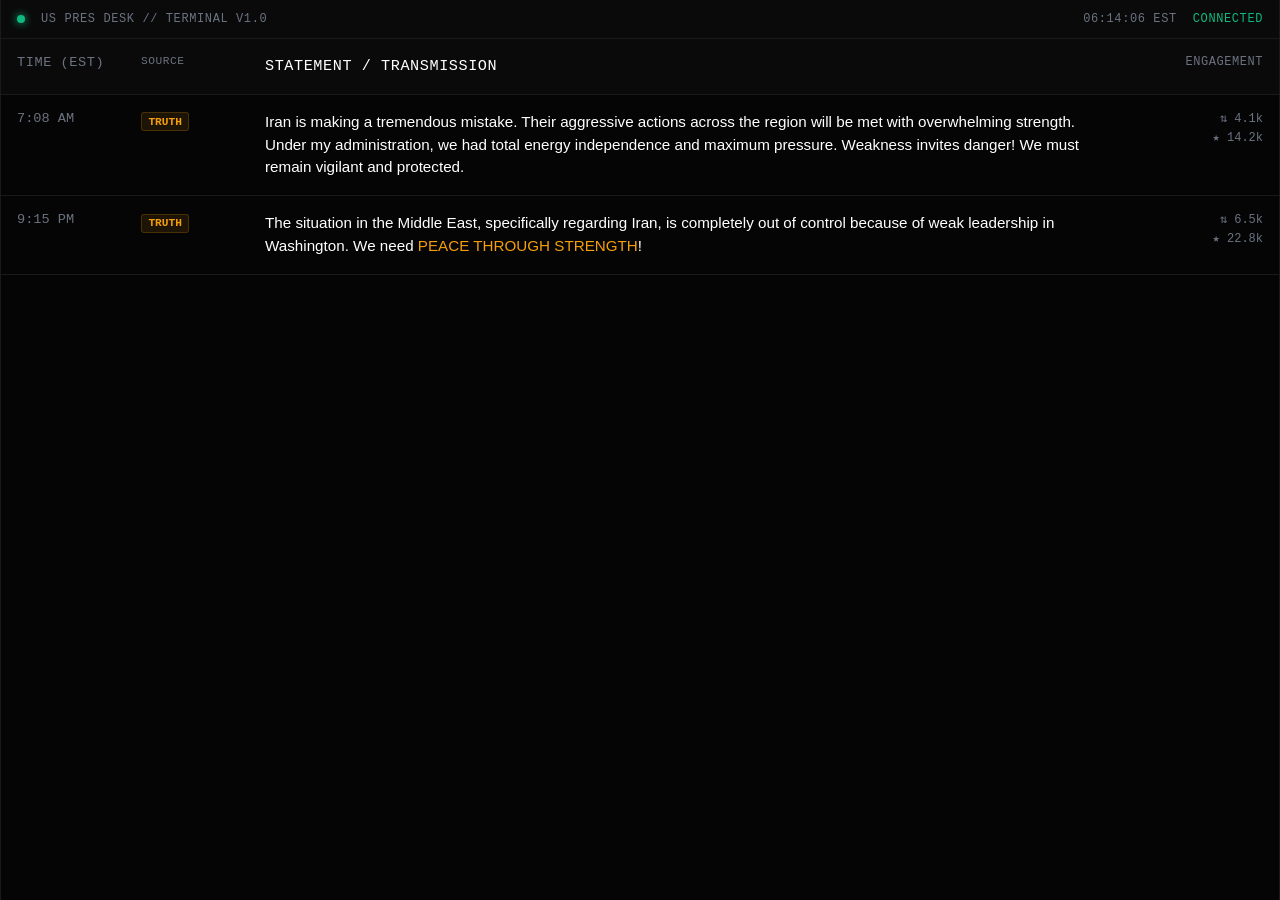
==== index.html @ 11024655 "first real ui" ====
<!DOCTYPE html>
<html lang="en">
<head>
    <meta charset="UTF-8">
    <meta name="viewport" content="width=device-width, initial-scale=1.0">
    <title>POTUS SQUAWK // TRUTH FEED</title>
    <link rel="stylesheet" href="styles.css">
</head>
<body>
    <div class="terminal-container">
        <header class="status-bar">
            <div class="status-left">
                <span class="live-indicator"></span>
                <span class="system-title">US PRES DESK // TERMINAL V1.0</span>
            </div>
            <div class="status-right">
                <span id="system-clock">--:--:--</span>
                <span class="connection-status">CONNECTED</span>
            </div>
        </header>

        <div class="feed-header">
            <div class="col-time">TIME (EST)</div>
            <div class="col-source">SOURCE</div>
            <div class="col-text">STATEMENT / TRANSMISSION</div>
            <div class="col-impact">ENGAGEMENT</div>
        </div>

        <main id="feed-body" class="feed-body">
            <div class="loading">AWAITING DATALINK...</div>
        </main>
    </div>

    <script src="script.js"></script>
</body>
</html>
---- styles.css ----
/* Base Resets & Variables */
:root {
    --bg-color: #050505;
    --border-color: #1a1a1a;
    --text-main: #e5e7eb;
    --text-muted: #6b7280;
    --accent-orange: #f59e0b;
    --accent-green: #10b981;
    --accent-blue: #3b82f6;
    --font-mono: 'SFMono-Regular', Consolas, 'Liberation Mono', Menlo, monospace;
    --font-sans: -apple-system, BlinkMacSystemFont, 'Segoe UI', Roboto, Helvetica, Arial, sans-serif;
}

body {
    margin: 0;
    background-color: var(--bg-color);
    color: var(--text-main);
    font-family: var(--font-sans);
    -webkit-font-smoothing: antialiased;
}

.terminal-container {
    max-w-[1200px];
    margin: 0 auto;
    min-height: 100vh;
    border-left: 1px solid var(--border-color);
    border-right: 1px solid var(--border-color);
}

/* Status Bar */
.status-bar {
    display: flex;
    justify-content: space-between;
    align-items: center;
    padding: 0.75rem 1rem;
    background-color: #0a0a0a;
    border-bottom: 1px solid var(--border-color);
    font-family: var(--font-mono);
    font-size: 0.75rem;
    color: var(--text-muted);
    letter-spacing: 0.05em;
}

.status-left, .status-right {
    display: flex;
    align-items: center;
    gap: 1rem;
}

.live-indicator {
    width: 8px;
    height: 8px;
    background-color: var(--accent-green);
    border-radius: 50%;
    box-shadow: 0 0 8px var(--accent-green);
    animation: pulse 2s infinite;
}

.connection-status {
    color: var(--accent-green);
}

/* Grid Layout for the Feed */
.feed-header, .feed-row {
    display: grid;
    grid-template-columns: 100px 100px 1fr 120px;
    gap: 1.5rem;
    padding: 1rem;
    border-bottom: 1px solid var(--border-color);
}

.feed-header {
    background-color: #0a0a0a;
    font-family: var(--font-mono);
    font-size: 0.7rem;
    color: var(--text-muted);
    text-transform: uppercase;
    letter-spacing: 0.05em;
    position: sticky;
    top: 0;
}

/* Feed Rows */
.feed-row {
    transition: background-color 0.15s ease;
}

.feed-row:hover {
    background-color: #0f0f0f;
}

.col-time {
    font-family: var(--font-mono);
    color: var(--text-muted);
    font-size: 0.85rem;
    white-space: nowrap;
}

.col-source .badge {
    display: inline-block;
    padding: 0.15rem 0.4rem;
    background-color: rgba(245, 158, 11, 0.1);
    color: var(--accent-orange);
    border: 1px solid rgba(245, 158, 11, 0.2);
    border-radius: 3px;
    font-family: var(--font-mono);
    font-size: 0.7rem;
    font-weight: 600;
}

.col-text {
    font-size: 0.95rem;
    line-height: 1.5;
    color: #ffffff;
}

/* Highlight uppercase keywords (often used for emphasis by POTUS) */
.col-text b {
    color: var(--accent-orange);
    font-weight: normal;
}

.col-impact {
    font-family: var(--font-mono);
    color: var(--text-muted);
    font-size: 0.75rem;
    display: flex;
    flex-direction: column;
    gap: 0.25rem;
    text-align: right;
}

.loading {
    padding: 2rem;
    text-align: center;
    font-family: var(--font-mono);
    color: var(--text-muted);
    animation: blink 1s infinite;
}

/* Animations */
@keyframes pulse {
    0% { opacity: 1; }
    50% { opacity: 0.4; }
    100% { opacity: 1; }
}

@keyframes blink {
    0%, 100% { opacity: 1; }
    50% { opacity: 0; }
}

/* Mobile Responsiveness */
@media (max-width: 768px) {
    .feed-header { display: none; }
    .feed-row {
        grid-template-columns: 1fr;
        gap: 0.5rem;
    }
    .col-time { font-size: 0.75rem; color: var(--accent-orange); }
    .col-impact { flex-direction: row; justify-content: flex-start; gap: 1rem; text-align: left; mt-2; }
}
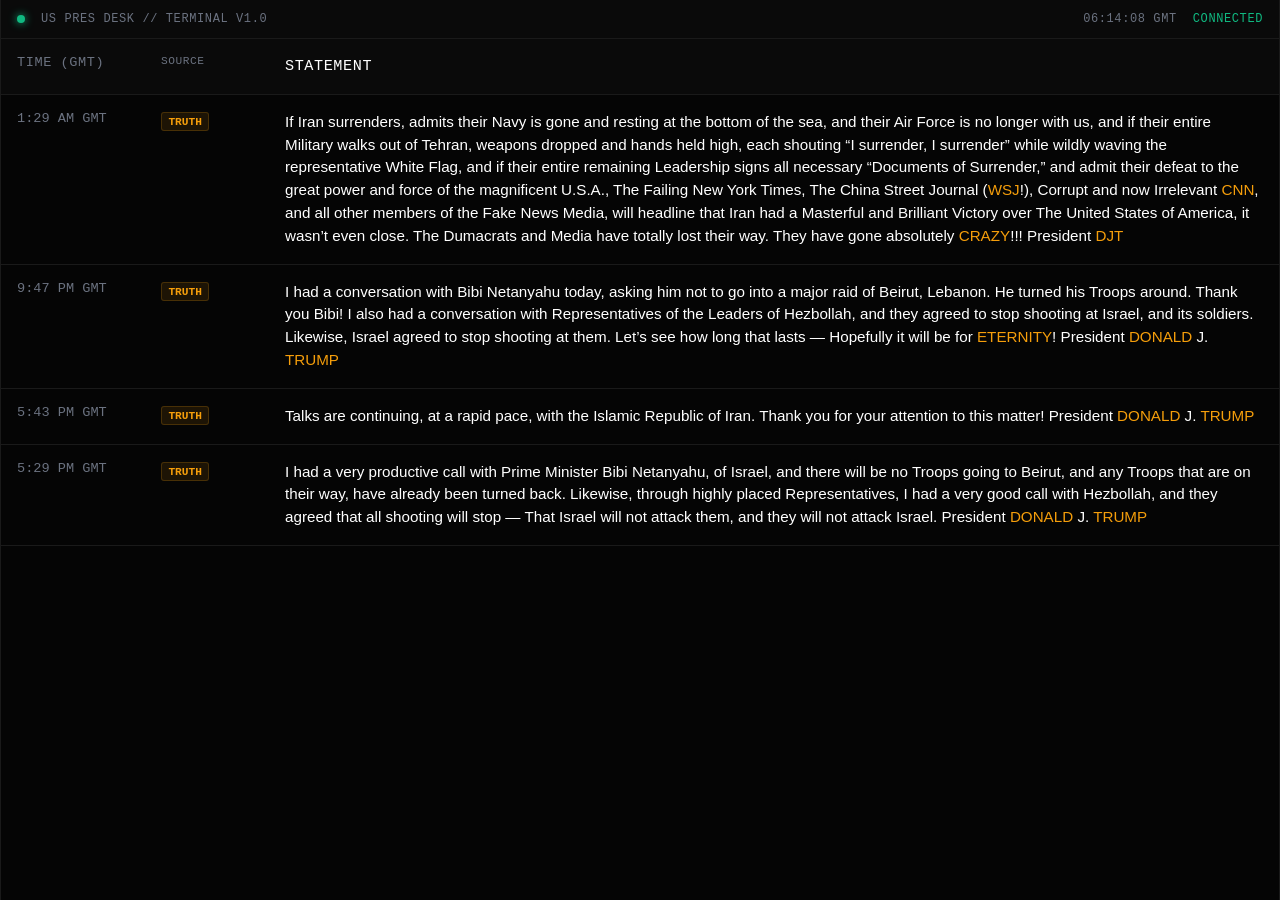
==== commit 91ee8fc9: "data update" ====
--- a/index.html
+++ b/index.html
@@ -20,10 +20,9 @@
         </header>
 
         <div class="feed-header">
-            <div class="col-time">TIME (EST)</div>
+            <div class="col-time">TIME (GMT)</div>
             <div class="col-source">SOURCE</div>
-            <div class="col-text">STATEMENT / TRANSMISSION</div>
-            <div class="col-impact">ENGAGEMENT</div>
+            <div class="col-text">STATEMENT</div>
         </div>
 
         <main id="feed-body" class="feed-body">
--- a/styles.css
+++ b/styles.css
@@ -63,7 +63,8 @@
 /* Grid Layout for the Feed */
 .feed-header, .feed-row {
     display: grid;
-    grid-template-columns: 100px 100px 1fr 120px;
+    /* Updated to 3 columns, slightly widened the time column for the "GMT" text */
+    grid-template-columns: 120px 100px 1fr;
     gap: 1.5rem;
     padding: 1rem;
     border-bottom: 1px solid var(--border-color);
@@ -114,20 +115,10 @@
     color: #ffffff;
 }
 
-/* Highlight uppercase keywords (often used for emphasis by POTUS) */
+/* Highlight uppercase keywords */
 .col-text b {
     color: var(--accent-orange);
     font-weight: normal;
-}
-
-.col-impact {
-    font-family: var(--font-mono);
-    color: var(--text-muted);
-    font-size: 0.75rem;
-    display: flex;
-    flex-direction: column;
-    gap: 0.25rem;
-    text-align: right;
 }
 
 .loading {
@@ -158,5 +149,4 @@
         gap: 0.5rem;
     }
     .col-time { font-size: 0.75rem; color: var(--accent-orange); }
-    .col-impact { flex-direction: row; justify-content: flex-start; gap: 1rem; text-align: left; mt-2; }
 }
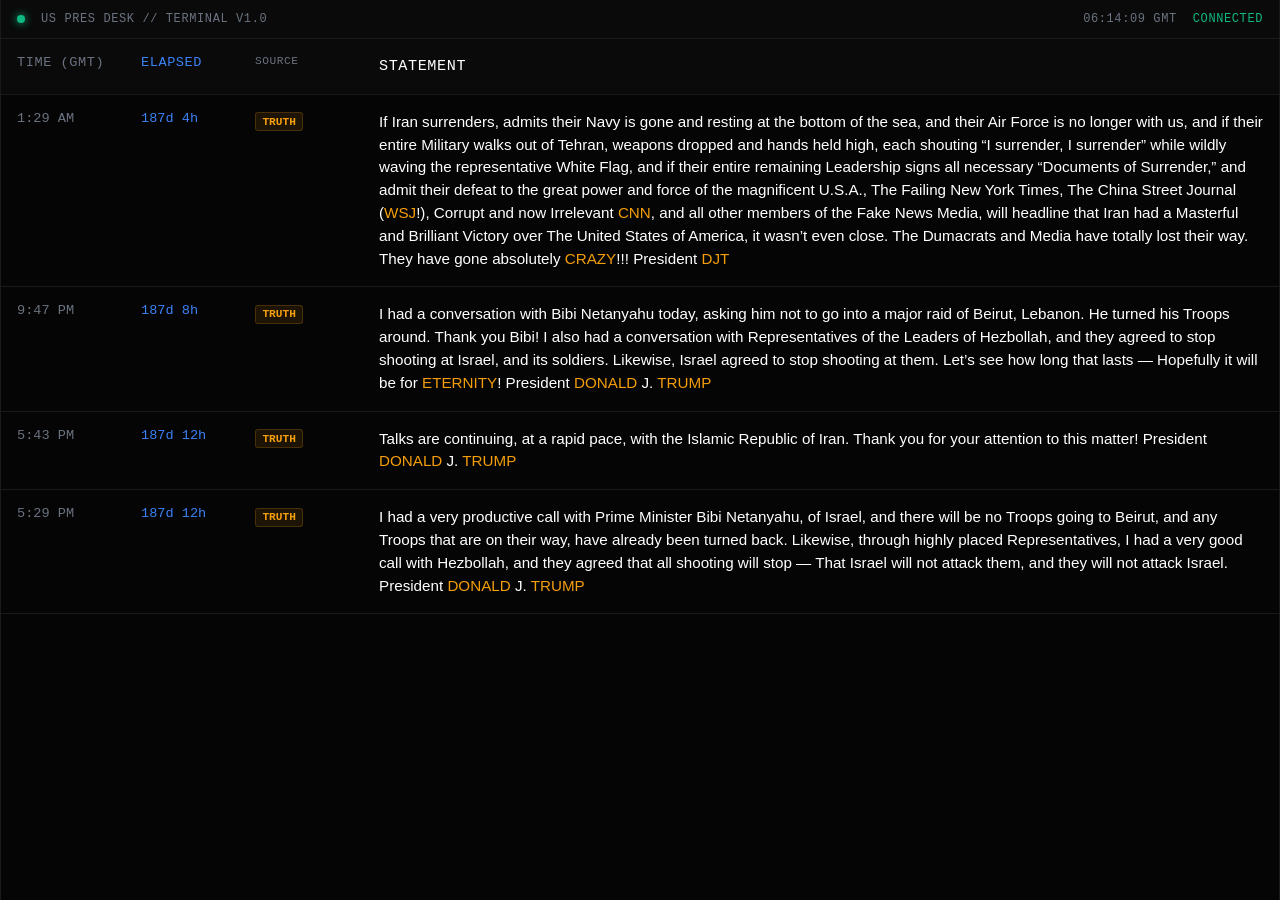
==== commit 1e70bcc9: "added elapsed" ====
--- a/index.html
+++ b/index.html
@@ -21,6 +21,7 @@
 
         <div class="feed-header">
             <div class="col-time">TIME (GMT)</div>
+            <div class="col-elapsed">ELAPSED</div>
             <div class="col-source">SOURCE</div>
             <div class="col-text">STATEMENT</div>
         </div>
--- a/styles.css
+++ b/styles.css
@@ -6,7 +6,7 @@
     --text-muted: #6b7280;
     --accent-orange: #f59e0b;
     --accent-green: #10b981;
-    --accent-blue: #3b82f6;
+    --accent-blue: #3b82f6; /* Added blue for elapsed time */
     --font-mono: 'SFMono-Regular', Consolas, 'Liberation Mono', Menlo, monospace;
     --font-sans: -apple-system, BlinkMacSystemFont, 'Segoe UI', Roboto, Helvetica, Arial, sans-serif;
 }
@@ -63,8 +63,8 @@
 /* Grid Layout for the Feed */
 .feed-header, .feed-row {
     display: grid;
-    /* Updated to 3 columns, slightly widened the time column for the "GMT" text */
-    grid-template-columns: 120px 100px 1fr;
+    /* Updated to 4 columns to fit Elapsed time */
+    grid-template-columns: 100px 90px 100px 1fr;
     gap: 1.5rem;
     padding: 1rem;
     border-bottom: 1px solid var(--border-color);
@@ -97,6 +97,14 @@
     white-space: nowrap;
 }
 
+/* New Elapsed Column Styling */
+.col-elapsed {
+    font-family: var(--font-mono);
+    color: var(--accent-blue);
+    font-size: 0.85rem;
+    white-space: nowrap;
+}
+
 .col-source .badge {
     display: inline-block;
     padding: 0.15rem 0.4rem;
@@ -115,7 +123,6 @@
     color: #ffffff;
 }
 
-/* Highlight uppercase keywords */
 .col-text b {
     color: var(--accent-orange);
     font-weight: normal;
@@ -148,5 +155,5 @@
         grid-template-columns: 1fr;
         gap: 0.5rem;
     }
-    .col-time { font-size: 0.75rem; color: var(--accent-orange); }
+    .col-time, .col-elapsed { font-size: 0.75rem; display: inline-block; }
 }
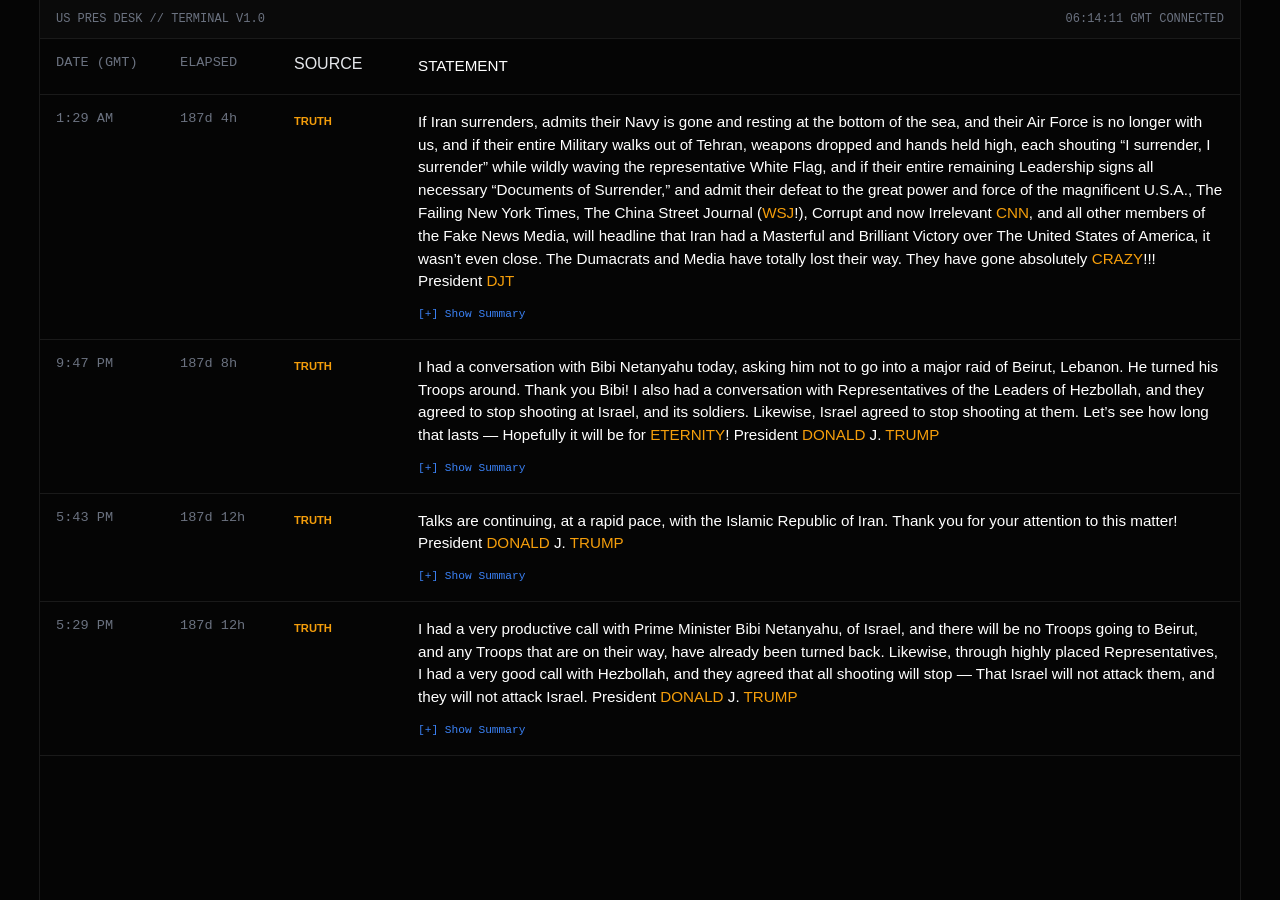
==== commit f3f27271: "add summary" ====
--- a/index.html
+++ b/index.html
@@ -3,7 +3,7 @@
 <head>
     <meta charset="UTF-8">
     <meta name="viewport" content="width=device-width, initial-scale=1.0">
-    <title>POTUS SQUAWK // TRUTH FEED</title>
+    <title>Trump Tracker</title>
     <link rel="stylesheet" href="styles.css">
 </head>
 <body>
@@ -20,7 +20,7 @@
         </header>
 
         <div class="feed-header">
-            <div class="col-time">TIME (GMT)</div>
+            <div class="col-time">DATE (GMT)</div>
             <div class="col-elapsed">ELAPSED</div>
             <div class="col-source">SOURCE</div>
             <div class="col-text">STATEMENT</div>
--- a/styles.css
+++ b/styles.css
@@ -1,4 +1,3 @@
-/* Base Resets & Variables */
 :root {
     --bg-color: #050505;
     --border-color: #1a1a1a;
@@ -6,154 +5,32 @@
     --text-muted: #6b7280;
     --accent-orange: #f59e0b;
     --accent-green: #10b981;
-    --accent-blue: #3b82f6; /* Added blue for elapsed time */
+    --accent-blue: #3b82f6;
     --font-mono: 'SFMono-Regular', Consolas, 'Liberation Mono', Menlo, monospace;
     --font-sans: -apple-system, BlinkMacSystemFont, 'Segoe UI', Roboto, Helvetica, Arial, sans-serif;
 }
 
-body {
-    margin: 0;
-    background-color: var(--bg-color);
-    color: var(--text-main);
-    font-family: var(--font-sans);
-    -webkit-font-smoothing: antialiased;
-}
+body { margin: 0; background-color: var(--bg-color); color: var(--text-main); font-family: var(--font-sans); }
 
-.terminal-container {
-    max-w-[1200px];
-    margin: 0 auto;
-    min-height: 100vh;
-    border-left: 1px solid var(--border-color);
-    border-right: 1px solid var(--border-color);
-}
+.terminal-container { max-width: 1200px; margin: 0 auto; min-height: 100vh; border-left: 1px solid var(--border-color); border-right: 1px solid var(--border-color); }
 
-/* Status Bar */
-.status-bar {
-    display: flex;
-    justify-content: space-between;
-    align-items: center;
-    padding: 0.75rem 1rem;
-    background-color: #0a0a0a;
-    border-bottom: 1px solid var(--border-color);
-    font-family: var(--font-mono);
-    font-size: 0.75rem;
-    color: var(--text-muted);
-    letter-spacing: 0.05em;
-}
+.status-bar { display: flex; justify-content: space-between; align-items: center; padding: 0.75rem 1rem; background-color: #0a0a0a; border-bottom: 1px solid var(--border-color); font-family: var(--font-mono); font-size: 0.75rem; color: var(--text-muted); }
 
-.status-left, .status-right {
-    display: flex;
-    align-items: center;
-    gap: 1rem;
-}
-
-.live-indicator {
-    width: 8px;
-    height: 8px;
-    background-color: var(--accent-green);
-    border-radius: 50%;
-    box-shadow: 0 0 8px var(--accent-green);
-    animation: pulse 2s infinite;
-}
-
-.connection-status {
-    color: var(--accent-green);
-}
-
-/* Grid Layout for the Feed */
 .feed-header, .feed-row {
     display: grid;
-    /* Updated to 4 columns to fit Elapsed time */
     grid-template-columns: 100px 90px 100px 1fr;
     gap: 1.5rem;
     padding: 1rem;
     border-bottom: 1px solid var(--border-color);
 }
 
-.feed-header {
-    background-color: #0a0a0a;
-    font-family: var(--font-mono);
-    font-size: 0.7rem;
-    color: var(--text-muted);
-    text-transform: uppercase;
-    letter-spacing: 0.05em;
-    position: sticky;
-    top: 0;
-}
+.feed-row { cursor: pointer; transition: background-color 0.15s ease; }
+.feed-row:hover { background-color: #0f0f0f; }
 
-/* Feed Rows */
-.feed-row {
-    transition: background-color 0.15s ease;
-}
+.summary-toggle { font-family: var(--font-mono); font-size: 0.7rem; color: var(--accent-blue); margin-top: 0.8rem; cursor: pointer; }
+.summary-content { font-size: 0.9rem; color: #aaa; margin-top: 0.5rem; padding: 0.5rem; border-left: 2px solid var(--accent-blue); background: #0a0a0a; }
 
-.feed-row:hover {
-    background-color: #0f0f0f;
-}
-
-.col-time {
-    font-family: var(--font-mono);
-    color: var(--text-muted);
-    font-size: 0.85rem;
-    white-space: nowrap;
-}
-
-/* New Elapsed Column Styling */
-.col-elapsed {
-    font-family: var(--font-mono);
-    color: var(--accent-blue);
-    font-size: 0.85rem;
-    white-space: nowrap;
-}
-
-.col-source .badge {
-    display: inline-block;
-    padding: 0.15rem 0.4rem;
-    background-color: rgba(245, 158, 11, 0.1);
-    color: var(--accent-orange);
-    border: 1px solid rgba(245, 158, 11, 0.2);
-    border-radius: 3px;
-    font-family: var(--font-mono);
-    font-size: 0.7rem;
-    font-weight: 600;
-}
-
-.col-text {
-    font-size: 0.95rem;
-    line-height: 1.5;
-    color: #ffffff;
-}
-
-.col-text b {
-    color: var(--accent-orange);
-    font-weight: normal;
-}
-
-.loading {
-    padding: 2rem;
-    text-align: center;
-    font-family: var(--font-mono);
-    color: var(--text-muted);
-    animation: blink 1s infinite;
-}
-
-/* Animations */
-@keyframes pulse {
-    0% { opacity: 1; }
-    50% { opacity: 0.4; }
-    100% { opacity: 1; }
-}
-
-@keyframes blink {
-    0%, 100% { opacity: 1; }
-    50% { opacity: 0; }
-}
-
-/* Mobile Responsiveness */
-@media (max-width: 768px) {
-    .feed-header { display: none; }
-    .feed-row {
-        grid-template-columns: 1fr;
-        gap: 0.5rem;
-    }
-    .col-time, .col-elapsed { font-size: 0.75rem; display: inline-block; }
-}+.col-time, .col-elapsed { font-family: var(--font-mono); font-size: 0.85rem; color: var(--text-muted); }
+.col-source .badge { color: var(--accent-orange); font-size: 0.7rem; font-weight: 600; }
+.col-text { font-size: 0.95rem; line-height: 1.5; color: #ffffff; }
+.col-text b { color: var(--accent-orange); font-weight: normal; }
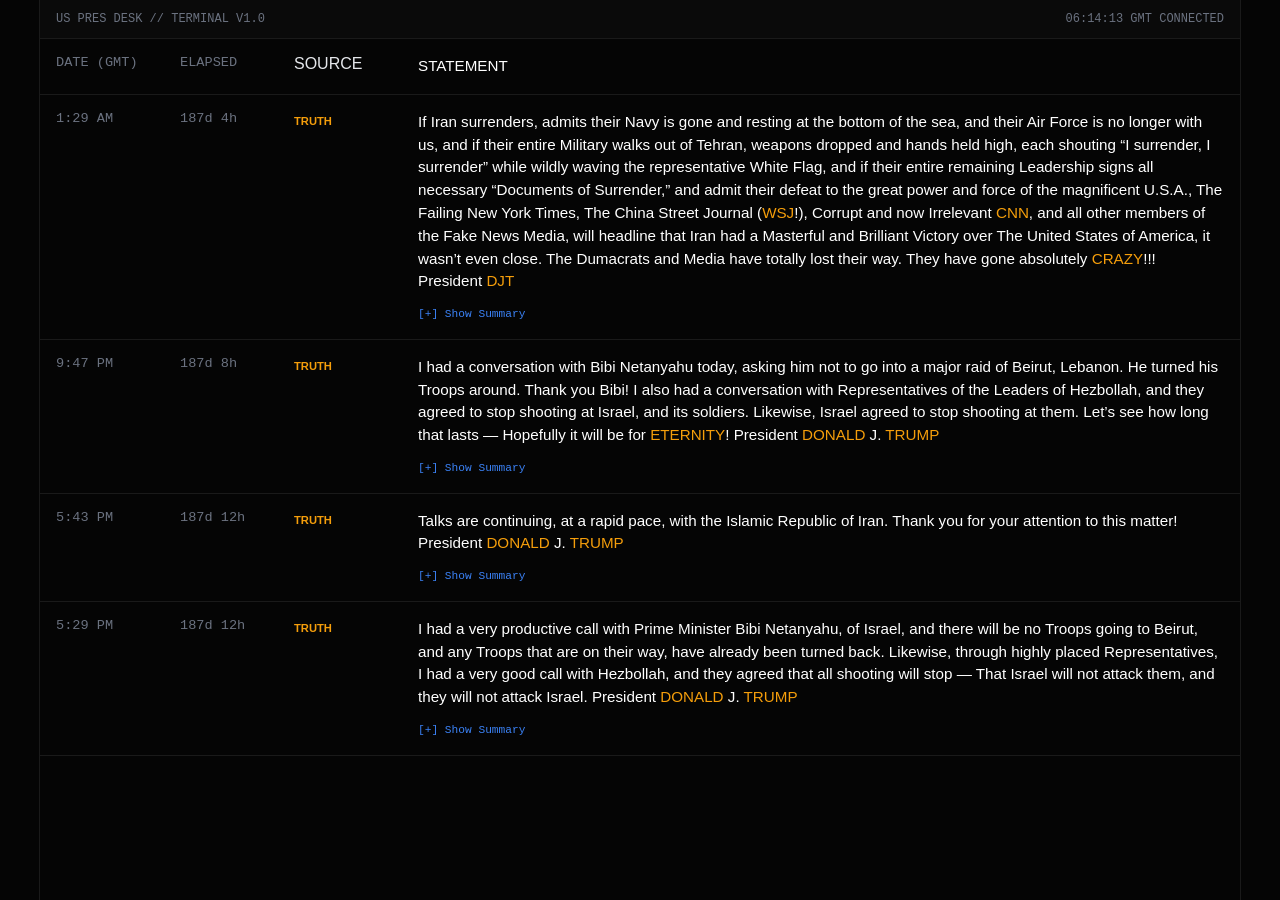
==== commit e61fe7ca: "add logo" ====
--- a/index.html
+++ b/index.html
@@ -4,6 +4,7 @@
     <meta charset="UTF-8">
     <meta name="viewport" content="width=device-width, initial-scale=1.0">
     <title>Trump Tracker</title>
+    <link rel="icon" type="image/png" href="logo.png">
     <link rel="stylesheet" href="styles.css">
 </head>
 <body>
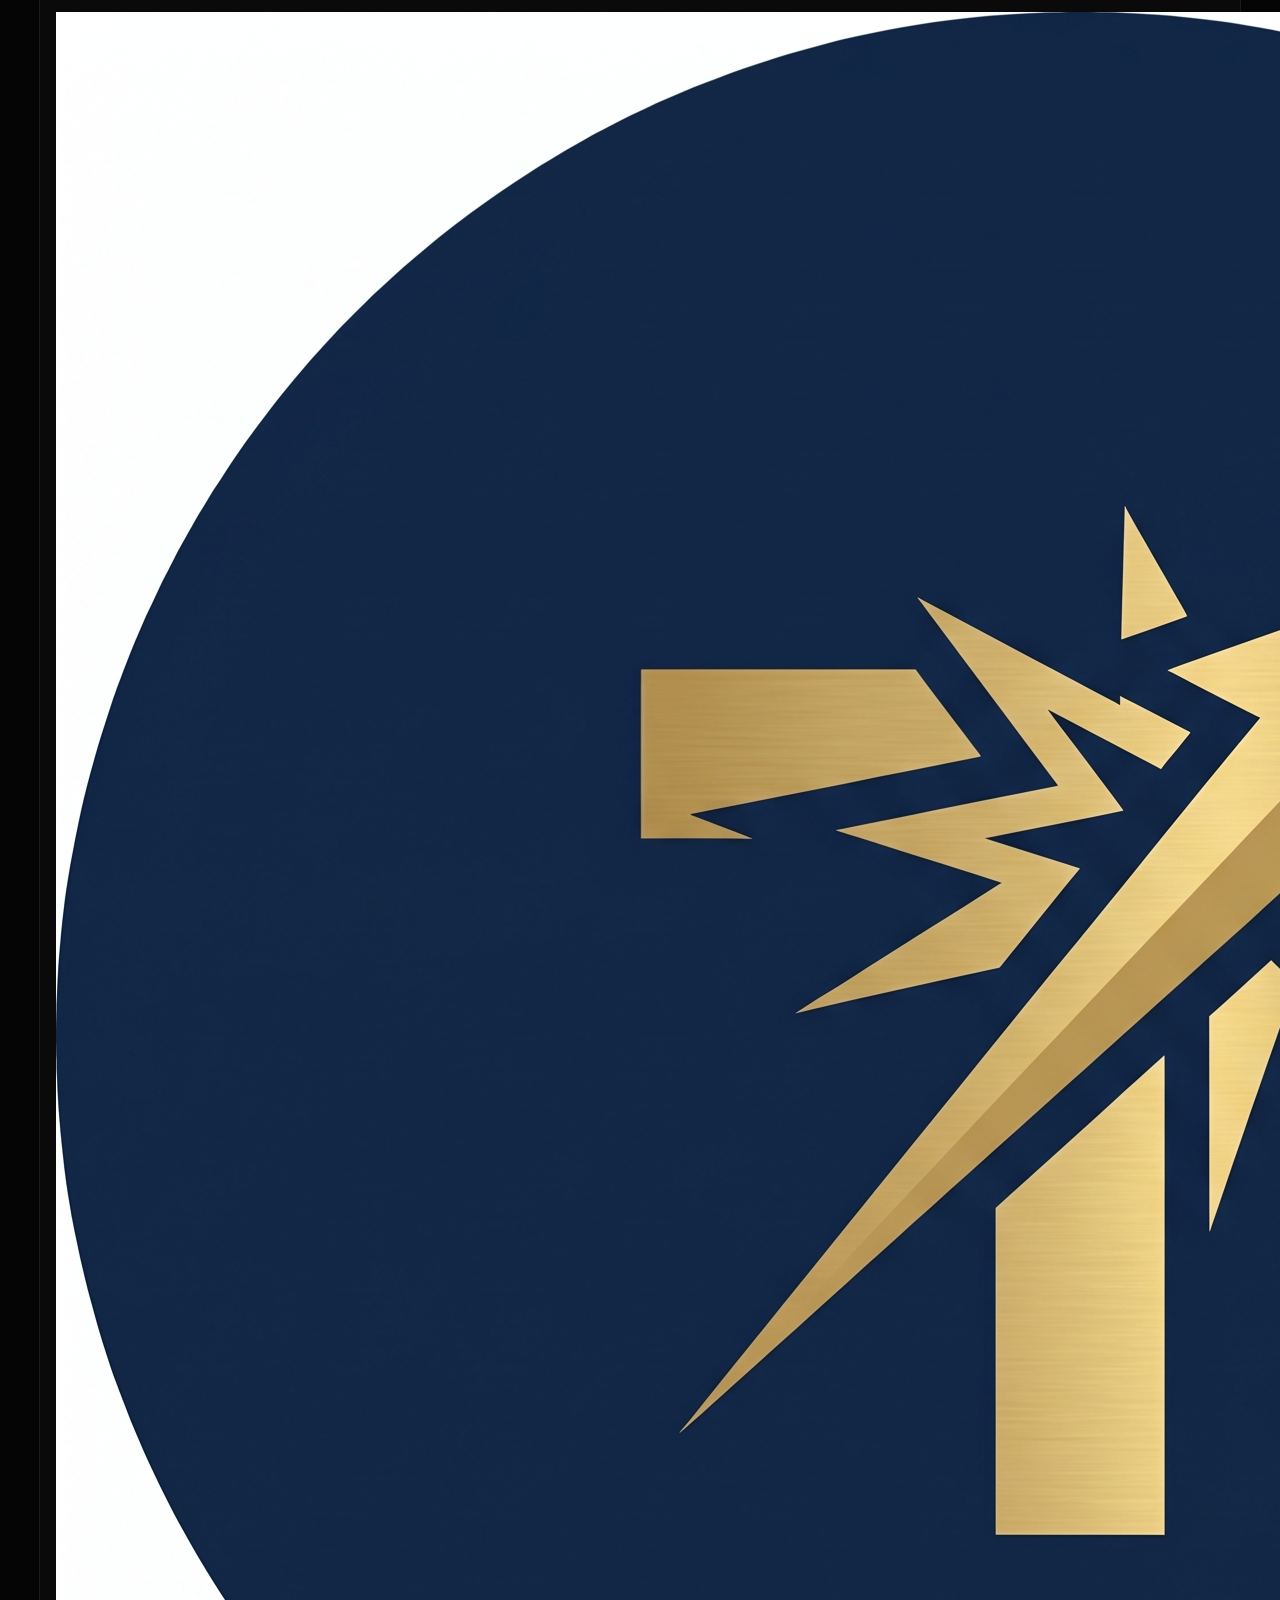
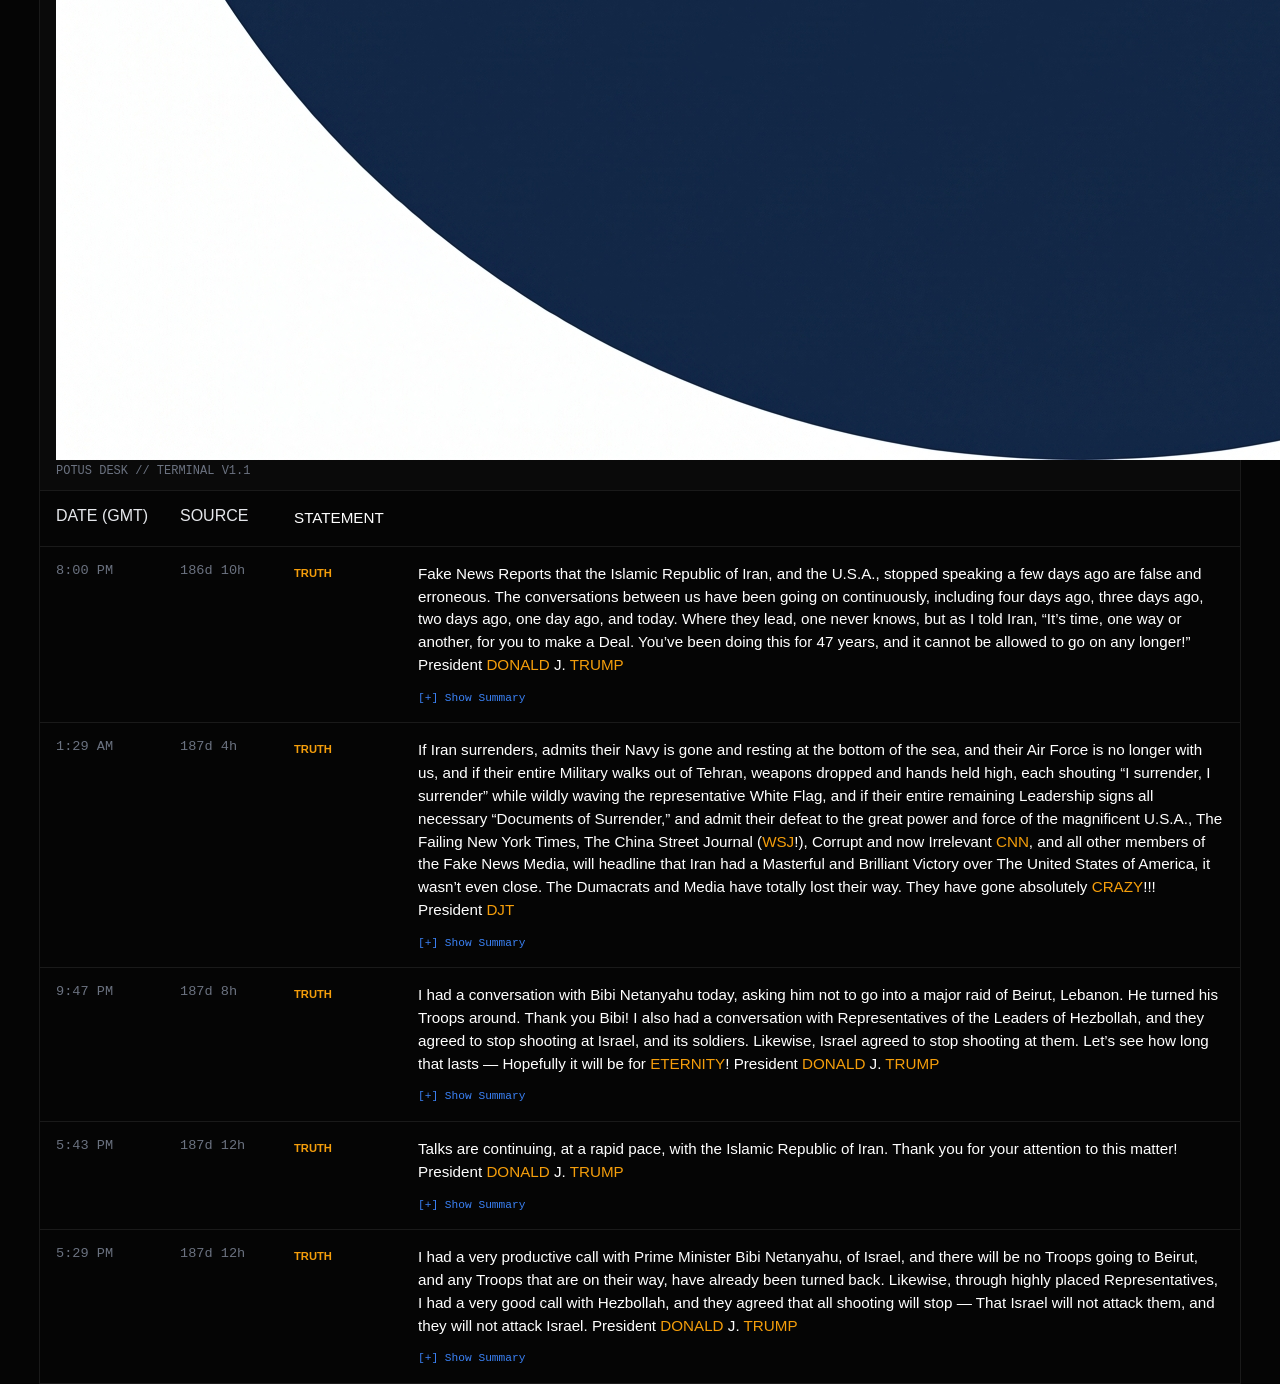
==== commit e846ad7c: "Update content" ====
--- a/index.html
+++ b/index.html
@@ -3,16 +3,16 @@
 <head>
     <meta charset="UTF-8">
     <meta name="viewport" content="width=device-width, initial-scale=1.0">
-    <title>Trump Tracker</title>
-    <link rel="icon" type="image/png" href="logo.png">
+    <title>POTUS SQUAWK // TRUTH FEED</title>
     <link rel="stylesheet" href="styles.css">
 </head>
 <body>
     <div class="terminal-container">
         <header class="status-bar">
             <div class="status-left">
+                <img src="logo.png" alt="Squawk Logo" class="logo">
                 <span class="live-indicator"></span>
-                <span class="system-title">US PRES DESK // TERMINAL V1.0</span>
+                <span class="system-title">POTUS DESK // TERMINAL V1.1</span>
             </div>
             <div class="status-right">
                 <span id="system-clock">--:--:--</span>
@@ -21,8 +21,7 @@
         </header>
 
         <div class="feed-header">
-            <div class="col-time">DATE (GMT)</div>
-            <div class="col-elapsed">ELAPSED</div>
+            <div class="col-date">DATE (GMT)</div>
             <div class="col-source">SOURCE</div>
             <div class="col-text">STATEMENT</div>
         </div>
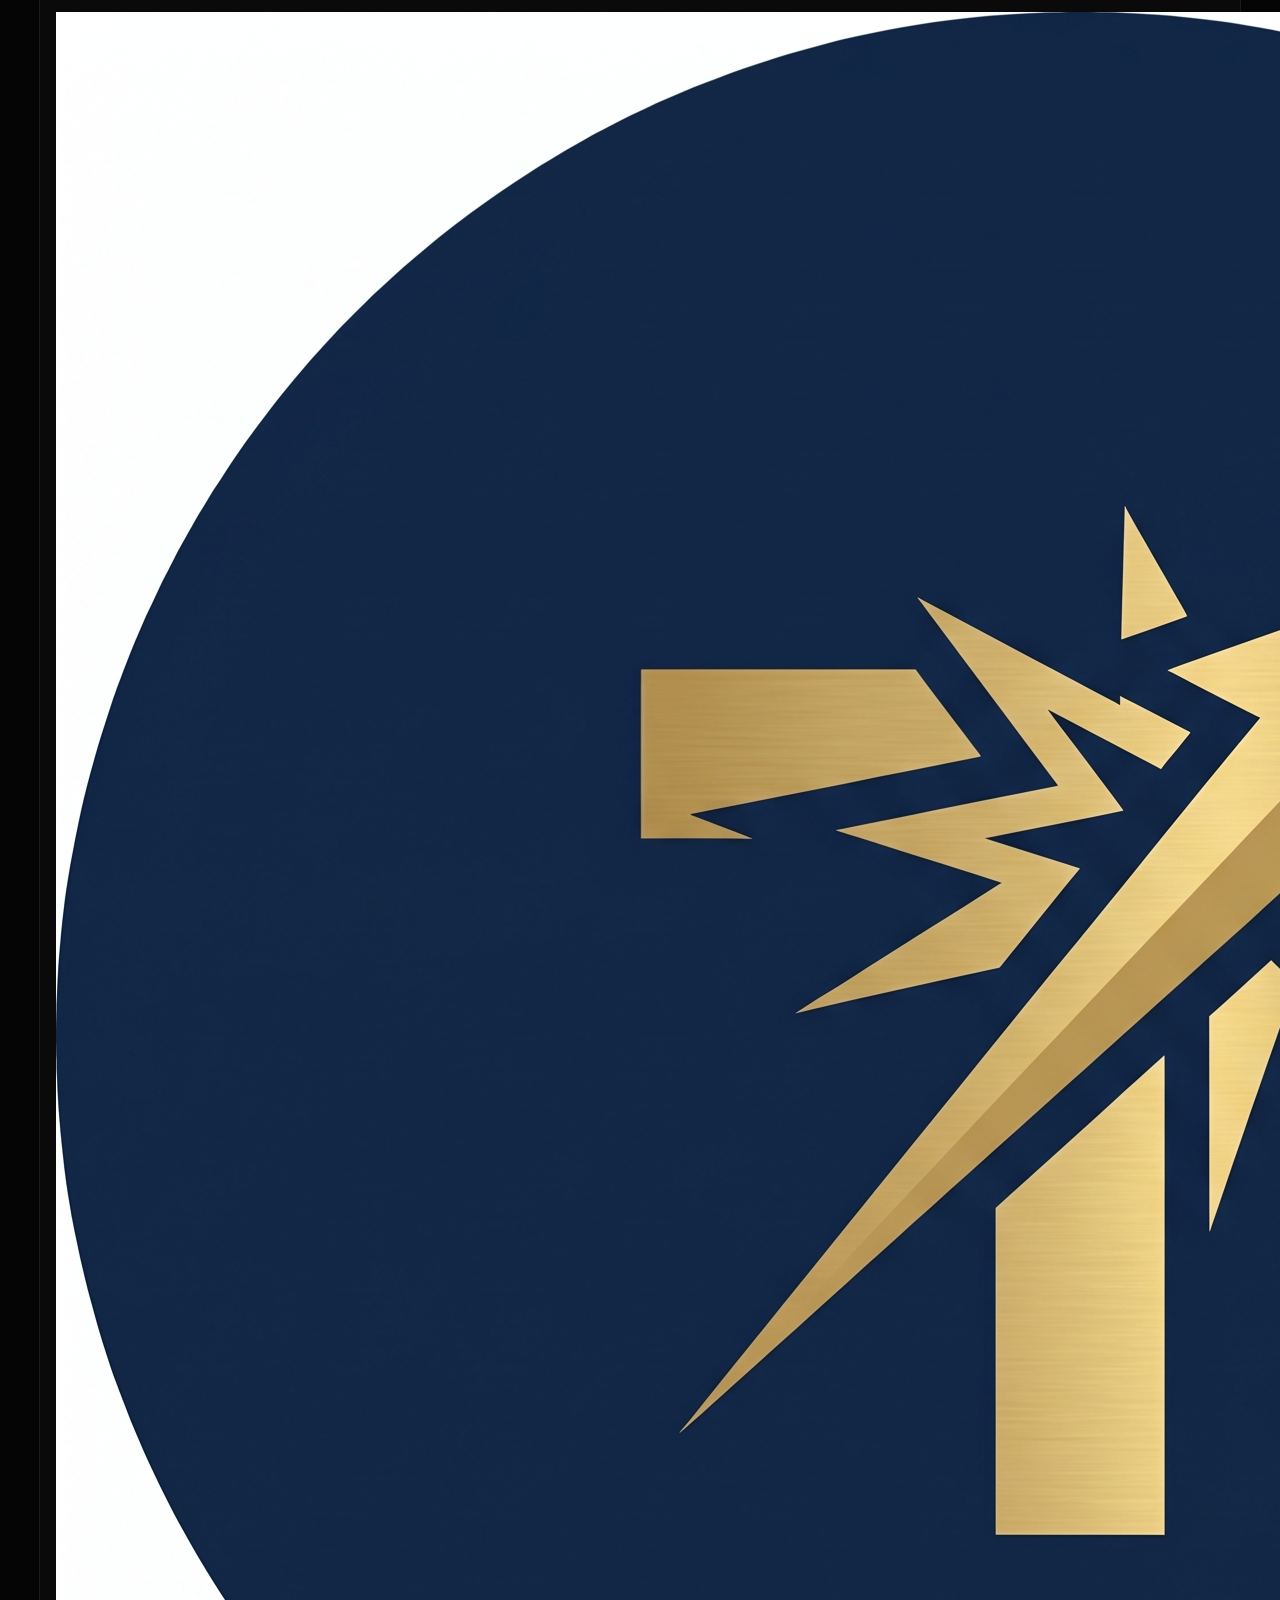
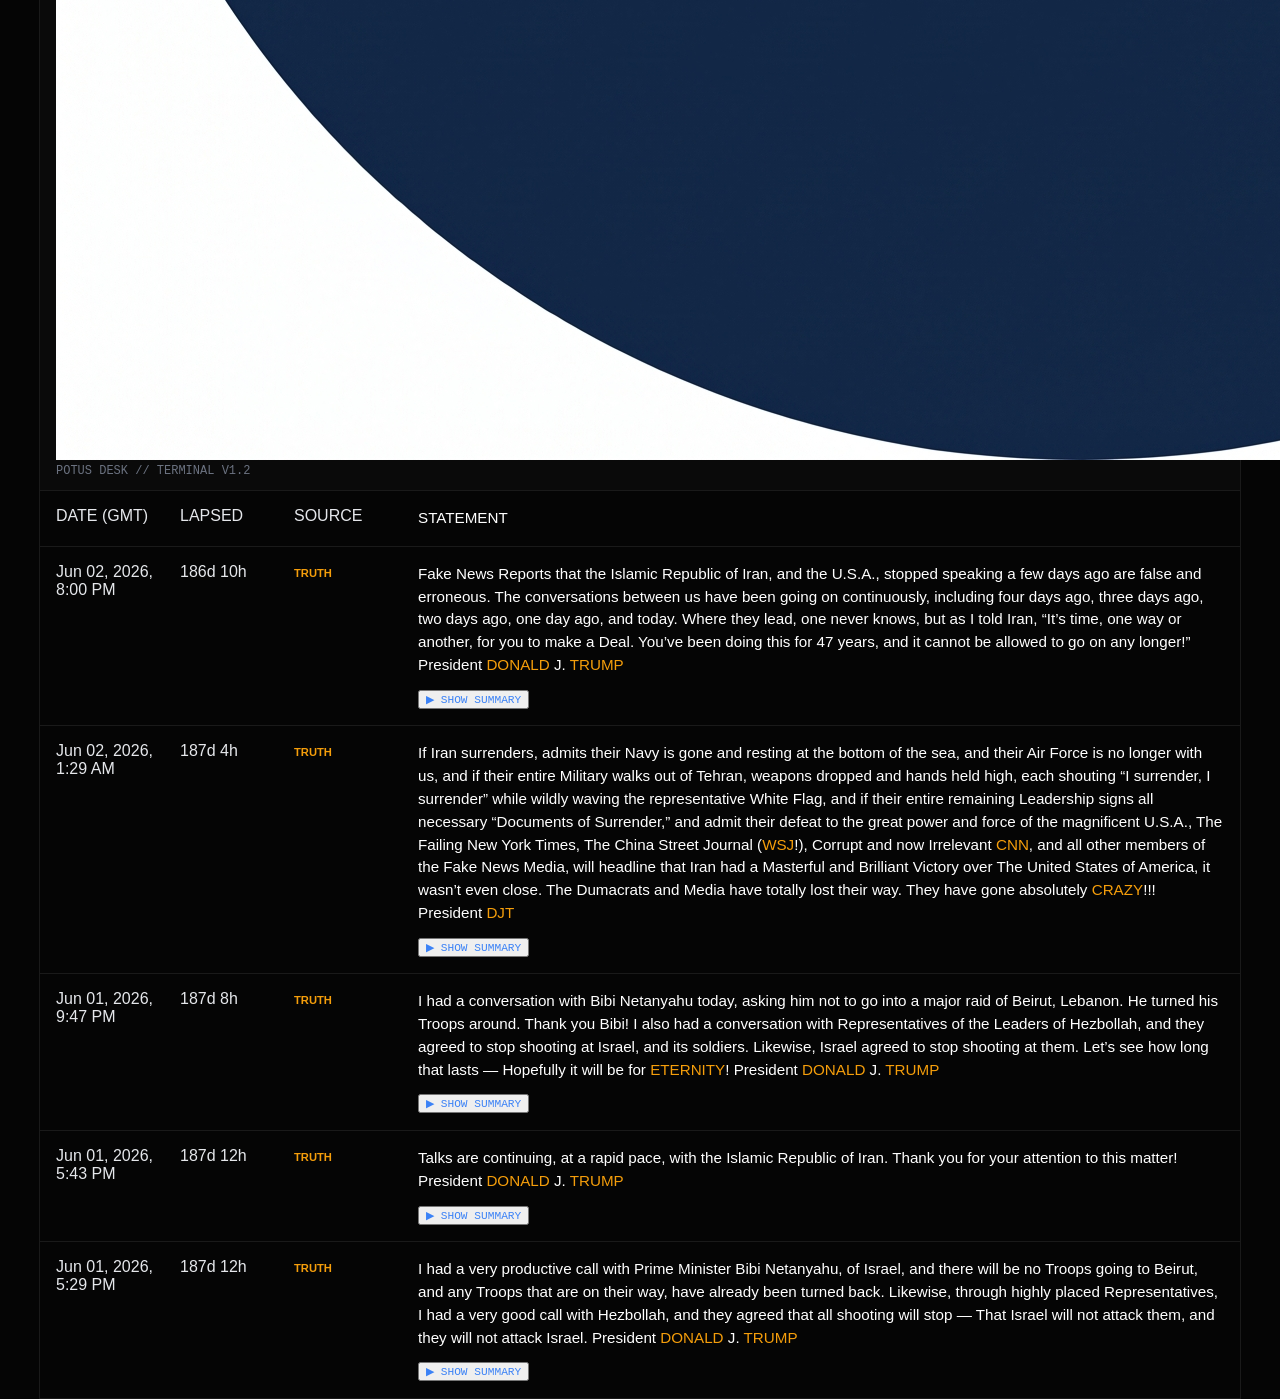
==== commit f72a4fdd: "add tab icon" ====
--- a/index.html
+++ b/index.html
@@ -1,18 +1,23 @@
 <!DOCTYPE html>
 <html lang="en">
+
 <head>
     <meta charset="UTF-8">
     <meta name="viewport" content="width=device-width, initial-scale=1.0">
-    <title>POTUS SQUAWK // TRUTH FEED</title>
+    <title>Potus Live</title>
+    
+    <link rel="icon" type="image/png" href="logo.png">
+    
     <link rel="stylesheet" href="styles.css">
 </head>
+
 <body>
     <div class="terminal-container">
         <header class="status-bar">
             <div class="status-left">
                 <img src="logo.png" alt="Squawk Logo" class="logo">
                 <span class="live-indicator"></span>
-                <span class="system-title">POTUS DESK // TERMINAL V1.1</span>
+                <span class="system-title">POTUS DESK // TERMINAL V1.2</span>
             </div>
             <div class="status-right">
                 <span id="system-clock">--:--:--</span>
@@ -22,6 +27,7 @@
 
         <div class="feed-header">
             <div class="col-date">DATE (GMT)</div>
+            <div class="col-lapsed">LAPSED</div>
             <div class="col-source">SOURCE</div>
             <div class="col-text">STATEMENT</div>
         </div>
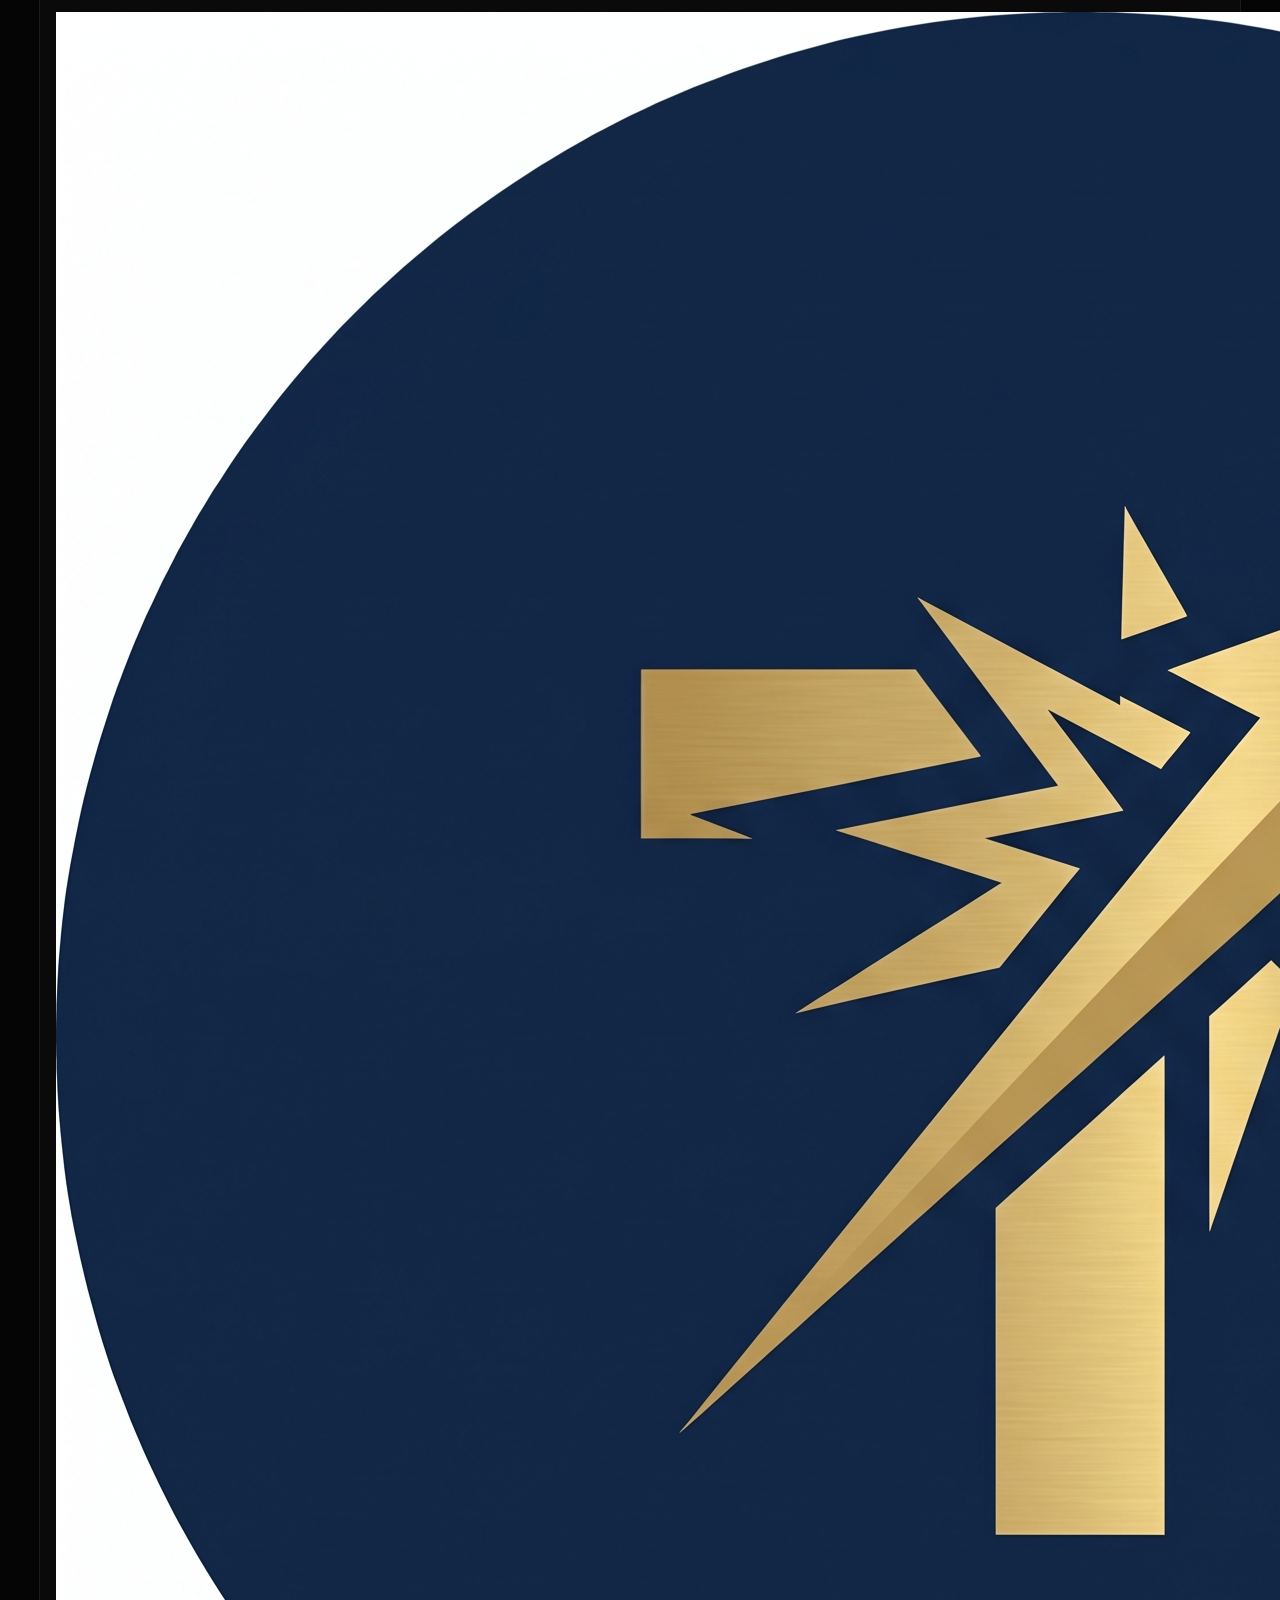
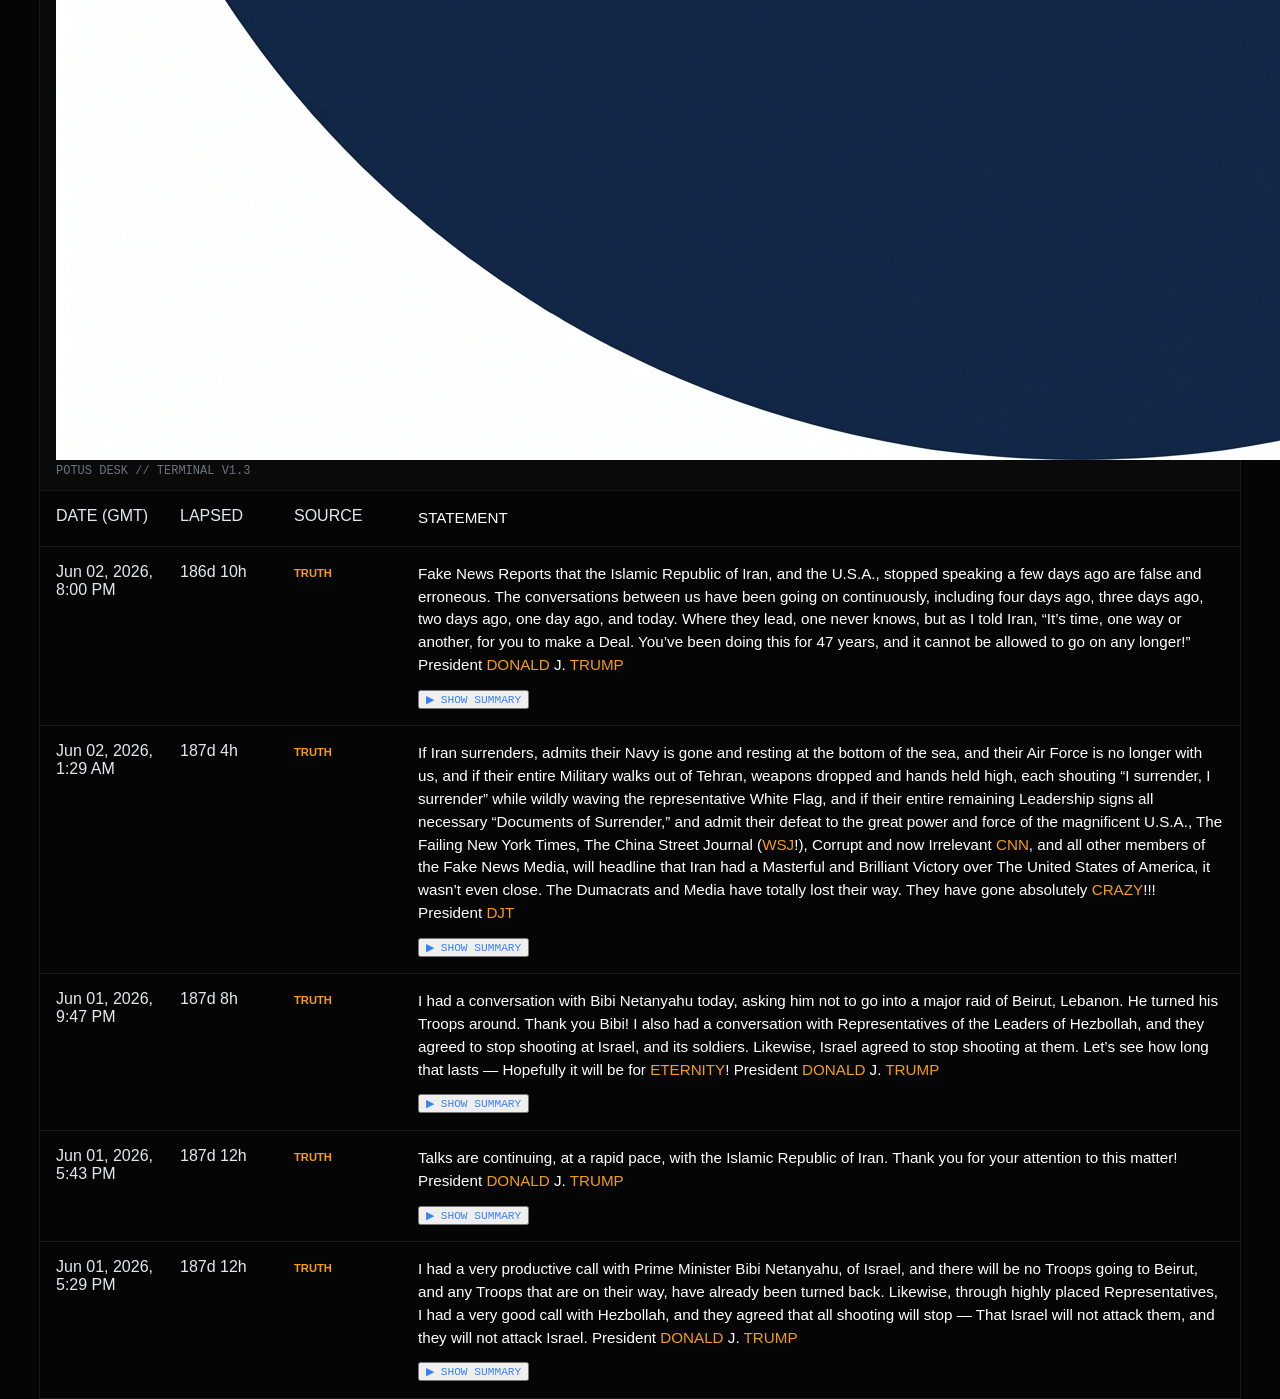
==== commit 7e76801d: "update version" ====
--- a/index.html
+++ b/index.html
@@ -17,7 +17,7 @@
             <div class="status-left">
                 <img src="logo.png" alt="Squawk Logo" class="logo">
                 <span class="live-indicator"></span>
-                <span class="system-title">POTUS DESK // TERMINAL V1.2</span>
+                <span class="system-title">POTUS DESK // TERMINAL V1.3</span>
             </div>
             <div class="status-right">
                 <span id="system-clock">--:--:--</span>
